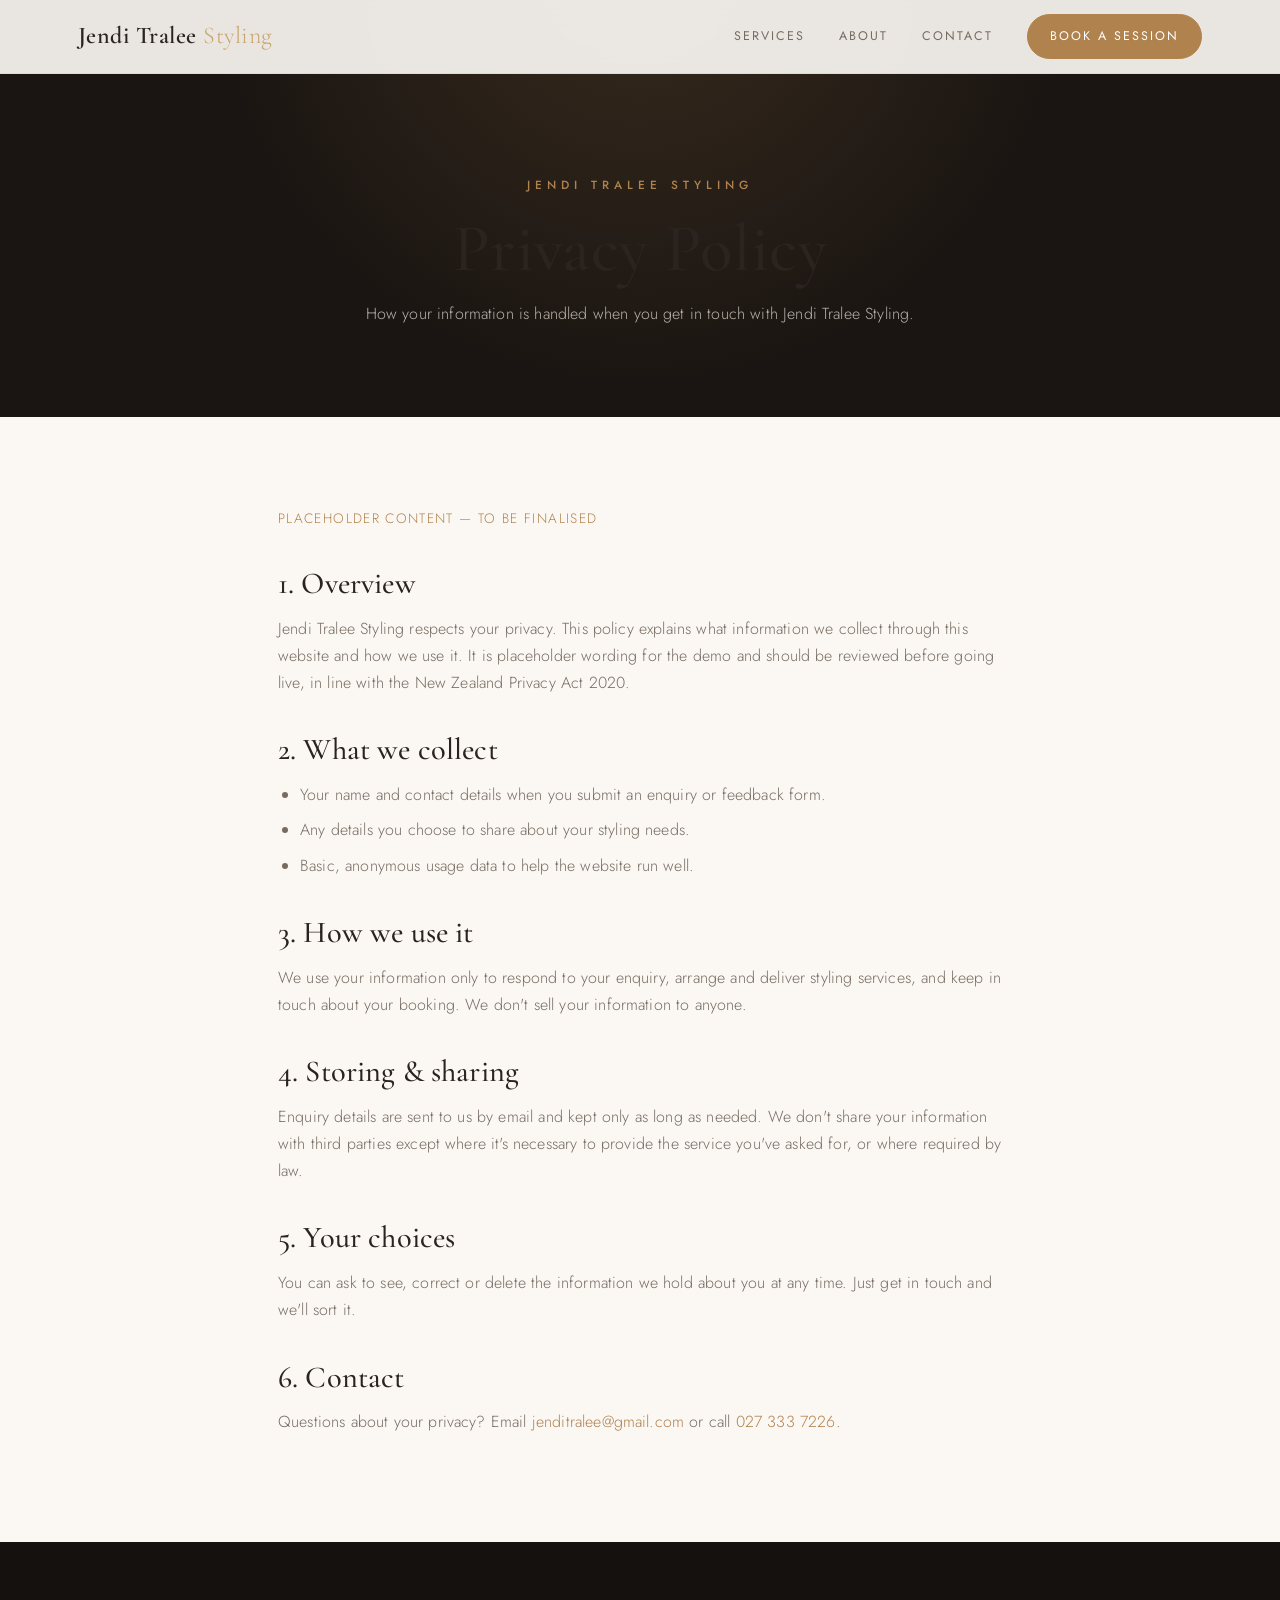
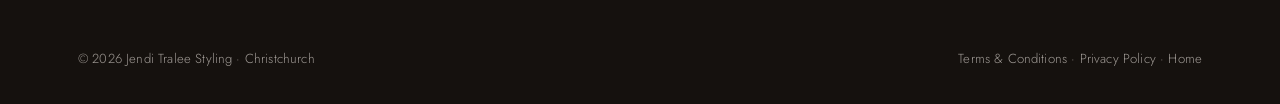
==== privacy.html @ 88bb09b9 "Initial build: Jendi Tralee Styling" ====
<!DOCTYPE html>
<html lang="en-NZ">
<head>
<meta charset="UTF-8">
<meta name="viewport" content="width=device-width, initial-scale=1.0">
<title>Privacy Policy | Jendi Tralee Styling</title>
<meta name="description" content="Privacy policy for Jendi Tralee Styling, Christchurch personal stylist.">
<link rel="icon" href="data:image/svg+xml,%3Csvg xmlns='http://www.w3.org/2000/svg' viewBox='0 0 100 100'%3E%3Crect width='100' height='100' rx='20' fill='%231a1512'/%3E%3Ctext x='50' y='68' font-family='Georgia,serif' font-size='54' fill='%23b0824d' text-anchor='middle'%3EJ%3C/text%3E%3C/svg%3E">
<link rel="preconnect" href="https://fonts.googleapis.com">
<link rel="preconnect" href="https://fonts.gstatic.com" crossorigin>
<link href="https://fonts.googleapis.com/css2?family=Cormorant+Garamond:ital,wght@0,400;0,500;0,600;1,500&family=Jost:wght@300;400;500&display=swap" rel="stylesheet">
<link rel="stylesheet" href="styles.css">
</head>
<body>
<header class="nav scrolled">
  <div class="wrap nav__inner">
    <a href="index.html" class="brand"><b>Jendi Tralee</b> <span>Styling</span></a>
    <nav class="nav__links" aria-label="Primary">
      <a href="index.html#services">Services</a>
      <a href="index.html#about">About</a>
      <a href="index.html#contact">Contact</a>
      <a href="index.html#contact" class="nav__cta">Book a Session</a>
    </nav>
    <button class="nav__burger" aria-label="Menu"><span></span><span></span><span></span></button>
  </div>
</header>

<section class="subhero">
  <div class="wrap subhero__in">
    <span class="eyebrow">Jendi Tralee Styling</span>
    <h1>Privacy Policy</h1>
    <p>How your information is handled when you get in touch with Jendi Tralee Styling.</p>
  </div>
</section>

<section class="legal">
  <div class="wrap legal__body">
    <p style="font-size:.85rem;color:var(--accent);letter-spacing:.1em;text-transform:uppercase">Placeholder content — to be finalised</p>

    <h2>1. Overview</h2>
    <p>Jendi Tralee Styling respects your privacy. This policy explains what information we collect through this website and how we use it. It is placeholder wording for the demo and should be reviewed before going live, in line with the New Zealand Privacy Act 2020.</p>

    <h2>2. What we collect</h2>
    <ul>
      <li>Your name and contact details when you submit an enquiry or feedback form.</li>
      <li>Any details you choose to share about your styling needs.</li>
      <li>Basic, anonymous usage data to help the website run well.</li>
    </ul>

    <h2>3. How we use it</h2>
    <p>We use your information only to respond to your enquiry, arrange and deliver styling services, and keep in touch about your booking. We don't sell your information to anyone.</p>

    <h2>4. Storing &amp; sharing</h2>
    <p>Enquiry details are sent to us by email and kept only as long as needed. We don't share your information with third parties except where it's necessary to provide the service you've asked for, or where required by law.</p>

    <h2>5. Your choices</h2>
    <p>You can ask to see, correct or delete the information we hold about you at any time. Just get in touch and we'll sort it.</p>

    <h2>6. Contact</h2>
    <p>Questions about your privacy? Email <a href="mailto:jenditralee@gmail.com" style="color:var(--accent)">jenditralee@gmail.com</a> or call <a href="tel:+64273337226" style="color:var(--accent)">027 333 7226</a>.</p>
  </div>
</section>

<footer class="footer">
  <div class="wrap">
    <div class="footer__bot" style="border-top:0">
      <span>© <span id="yr"></span> Jendi Tralee Styling · Christchurch</span>
      <span><a href="terms.html">Terms &amp; Conditions</a> · <a href="privacy.html">Privacy Policy</a> · <a href="index.html">Home</a></span>
    </div>
  </div>
</footer>
<script>document.getElementById('yr').textContent=new Date().getFullYear();</script>
</body>
</html>
---- styles.css ----
/* ============================================================
   Jendi Tralee Styling — Premium archetype
   Display: Cormorant Garamond  ·  Body: Jost
   Accent: warm camel  ·  Anchor: warm near-black
   ============================================================ */

:root{
  --black:#1a1512;
  --charcoal:#221c18;
  --bone:#f4eee6;
  --bone-2:#efe7dc;
  --white:#fbf8f4;
  --ink:#2a2320;
  --muted:#776c62;
  --line:#e3d9cc;
  --accent:#b0824d;
  --accent-soft:#c9a36b;
  --accent-tint:rgba(176,130,77,.12);
  --radius:14px;
  --radius-sm:10px;
  --shadow:0 24px 60px -28px rgba(40,30,20,.45);
  --shadow-soft:0 14px 40px -24px rgba(40,30,20,.35);
  --ease:cubic-bezier(.22,.61,.36,1);
  --maxw:1180px;
}

*{box-sizing:border-box;margin:0;padding:0}
html{scroll-behavior:smooth}
body{
  font-family:'Jost',-apple-system,BlinkMacSystemFont,'Segoe UI',sans-serif;
  color:var(--ink);
  background:var(--white);
  line-height:1.7;
  font-weight:300;
  letter-spacing:.01em;
  -webkit-font-smoothing:antialiased;
  overflow-x:hidden;
}
h1,h2,h3,h4{
  font-family:'Cormorant Garamond',Georgia,serif;
  font-weight:500;
  line-height:1.08;
  letter-spacing:.005em;
  color:var(--ink);
}
img{display:block;max-width:100%;height:auto}
a{color:inherit;text-decoration:none}
.wrap{max-width:var(--maxw);margin:0 auto;padding:0 28px}

.eyebrow{
  font-size:.74rem;
  text-transform:uppercase;
  letter-spacing:.42em;
  font-weight:500;
  color:var(--accent);
  display:inline-block;
}
.section{padding:120px 0}
.section--bone{background:var(--bone)}
.section--bone2{background:var(--bone-2)}
.section--dark{background:var(--black);color:var(--bone)}
.section--dark h2,.section--dark h3{color:var(--white)}
.section-head{max-width:680px;margin-bottom:64px}
.section-head.center{margin-left:auto;margin-right:auto;text-align:center}
.section-head h2{font-size:clamp(2.4rem,5vw,3.7rem);margin:14px 0 18px}
.section-head p{color:var(--muted);font-size:1.08rem;max-width:560px}
.section--dark .section-head p{color:rgba(244,238,230,.7)}

/* ---------- Buttons ---------- */
.btn{
  display:inline-flex;align-items:center;gap:.6em;
  font-family:'Jost',sans-serif;
  font-size:.82rem;font-weight:500;
  text-transform:uppercase;letter-spacing:.18em;
  padding:16px 30px;border-radius:50px;
  cursor:pointer;border:1px solid transparent;
  transition:transform .35s var(--ease),background .35s var(--ease),color .35s var(--ease),box-shadow .35s var(--ease);
}
.btn-primary{background:var(--accent);color:#fff}
.btn-primary:hover{background:var(--ink);transform:translateY(-3px);box-shadow:var(--shadow-soft)}
.btn-ghost{border-color:rgba(244,238,230,.4);color:var(--bone)}
.btn-ghost:hover{background:var(--bone);color:var(--ink);transform:translateY(-3px)}
.btn-dark{background:var(--ink);color:#fff}
.btn-dark:hover{background:var(--accent);transform:translateY(-3px)}
.btn-line{border-color:var(--line);color:var(--ink)}
.btn-line:hover{border-color:var(--accent);color:var(--accent)}

/* ---------- Opening animation ---------- */
.intro{
  position:fixed;inset:0;z-index:2000;
  background:var(--black);
  display:flex;align-items:center;justify-content:center;
  flex-direction:column;gap:14px;
  transition:opacity .9s var(--ease),visibility .9s var(--ease);
}
.intro.hide{opacity:0;visibility:hidden}
.intro__mark{
  font-family:'Cormorant Garamond',serif;
  font-size:clamp(2rem,6vw,3.2rem);
  color:var(--white);letter-spacing:.02em;
  opacity:0;transform:translateY(14px);
  animation:introUp 1s var(--ease) .15s forwards;
}
.intro__line{
  font-size:.7rem;text-transform:uppercase;letter-spacing:.5em;
  color:var(--accent-soft);
  opacity:0;transform:translateY(10px);
  animation:introUp 1s var(--ease) .45s forwards;
}
.intro__bar{
  width:0;height:1px;background:linear-gradient(90deg,transparent,var(--accent),transparent);
  margin-top:8px;animation:introBar 1.1s var(--ease) .6s forwards;
}
@keyframes introUp{to{opacity:1;transform:none}}
@keyframes introBar{to{width:220px}}

/* ---------- Nav ---------- */
.nav{
  position:fixed;top:0;left:0;right:0;z-index:1000;
  padding:22px 0;transition:background .4s var(--ease),padding .4s var(--ease),box-shadow .4s var(--ease);
}
.nav.scrolled{background:rgba(251,248,244,.92);backdrop-filter:blur(12px);padding:14px 0;box-shadow:0 1px 0 var(--line)}
.nav__inner{display:flex;align-items:center;justify-content:space-between}
.brand{font-family:'Cormorant Garamond',serif;font-size:1.5rem;color:#fff;letter-spacing:.02em;transition:color .4s}
.brand b{font-weight:600}
.brand span{color:var(--accent-soft)}
.nav.scrolled .brand{color:var(--ink)}
.nav__links{display:flex;align-items:center;gap:34px}
.nav__links a{
  font-size:.78rem;text-transform:uppercase;letter-spacing:.16em;
  color:rgba(255,255,255,.82);font-weight:400;transition:color .3s;position:relative;
}
.nav__links a::after{content:'';position:absolute;left:0;bottom:-6px;width:0;height:1px;background:var(--accent);transition:width .3s var(--ease)}
.nav__links a:hover::after{width:100%}
.nav.scrolled .nav__links a{color:var(--muted)}
.nav.scrolled .nav__links a:hover{color:var(--ink)}
.nav__phone{display:inline-flex;align-items:center;gap:.5em;font-size:.78rem;letter-spacing:.14em;text-transform:uppercase}
.nav__cta{padding:11px 22px;border-radius:50px;background:var(--accent);color:#fff !important;border:1px solid var(--accent)}
.nav__cta:hover{background:transparent;color:var(--accent) !important}
.nav.scrolled .nav__cta{color:#fff !important}
.nav__burger{display:none;flex-direction:column;gap:5px;background:none;border:0;cursor:pointer;padding:6px}
.nav__burger span{width:26px;height:2px;background:#fff;transition:.3s}
.nav.scrolled .nav__burger span{background:var(--ink)}

/* ---------- Hero ---------- */
.hero{position:relative;min-height:100vh;display:flex;align-items:center;background:var(--black);overflow:hidden}
.hero__slides{position:absolute;inset:0;z-index:0}
.hero__slide{
  position:absolute;inset:0;background-size:cover;background-position:center;
  opacity:0;transform:scale(1.06);
  transition:opacity 1.6s var(--ease),transform 7s linear;
}
.hero__slide.active{opacity:1;transform:scale(1)}
.hero__scrim{
  position:absolute;inset:0;z-index:1;
  background:
    linear-gradient(180deg,rgba(26,21,18,.55) 0%,rgba(26,21,18,.35) 40%,rgba(26,21,18,.78) 100%),
    linear-gradient(90deg,rgba(26,21,18,.6) 0%,rgba(26,21,18,.15) 70%);
}
.hero__inner{position:relative;z-index:2;padding:140px 0 90px;max-width:760px}
.hero .eyebrow{color:var(--accent-soft);margin-bottom:22px}
.hero h1{
  font-size:clamp(2.9rem,7vw,5.4rem);color:#fff;font-weight:500;
  margin-bottom:24px;letter-spacing:.01em;
}
.hero h1 em{font-style:italic;color:var(--accent-soft)}
.hero__sub{font-size:1.15rem;color:rgba(244,238,230,.82);max-width:520px;margin-bottom:40px;font-weight:300}
.hero__cta{display:flex;gap:16px;flex-wrap:wrap}
.hero__scroll{
  position:absolute;bottom:34px;left:50%;transform:translateX(-50%);z-index:2;
  color:rgba(244,238,230,.6);font-size:.66rem;letter-spacing:.4em;text-transform:uppercase;
  display:flex;flex-direction:column;align-items:center;gap:10px;
}
.hero__scroll i{width:1px;height:46px;background:linear-gradient(var(--accent-soft),transparent);animation:scrollPulse 2.4s var(--ease) infinite}
@keyframes scrollPulse{0%,100%{opacity:.3;transform:scaleY(.6)}50%{opacity:1;transform:scaleY(1)}}

/* ---------- Trust strip ---------- */
.trust{background:var(--charcoal);color:var(--bone);padding:0}
.trust__grid{display:grid;grid-template-columns:repeat(3,1fr)}
.trust__item{padding:46px 38px;display:flex;gap:20px;align-items:flex-start;border-right:1px solid rgba(244,238,230,.08)}
.trust__item:last-child{border-right:0}
.trust__ico{flex:0 0 auto;width:46px;height:46px;border-radius:50%;border:1px solid var(--accent);color:var(--accent-soft);display:flex;align-items:center;justify-content:center}
.trust__ico svg{width:22px;height:22px}
.trust__item h4{font-size:1.5rem;color:#fff;margin-bottom:4px}
.trust__item p{font-size:.92rem;color:rgba(244,238,230,.65)}

/* ---------- Services ---------- */
.svc-grid{display:grid;grid-template-columns:repeat(3,1fr);gap:26px}
.svc{
  background:var(--white);border:1px solid var(--line);border-radius:var(--radius);
  padding:42px 34px;transition:transform .45s var(--ease),box-shadow .45s var(--ease),border-color .45s;
  position:relative;overflow:hidden;
}
.svc::before{content:'';position:absolute;left:0;top:0;height:3px;width:0;background:var(--accent);transition:width .45s var(--ease)}
.svc:hover{transform:translateY(-8px);box-shadow:var(--shadow-soft);border-color:transparent}
.svc:hover::before{width:100%}
.svc__num{font-family:'Cormorant Garamond',serif;font-size:1.1rem;color:var(--accent);letter-spacing:.1em}
.svc__ico{width:52px;height:52px;border-radius:50%;background:var(--accent-tint);color:var(--accent);display:flex;align-items:center;justify-content:center;margin:18px 0 22px}
.svc__ico svg{width:26px;height:26px}
.svc h3{font-size:1.85rem;margin-bottom:12px}
.svc p{color:var(--muted);font-size:.97rem}

/* ---------- About ---------- */
.about{display:grid;grid-template-columns:1fr 1.05fr;gap:70px;align-items:center}
.about__media{position:relative}
.about__img{aspect-ratio:4/5;border-radius:var(--radius);overflow:hidden;box-shadow:var(--shadow)}
.about__img img{width:100%;height:100%;object-fit:cover;filter:saturate(.85) contrast(1.04)}
.about__tag{
  position:absolute;top:-18px;left:-18px;background:var(--accent);color:#fff;
  padding:18px 22px;border-radius:var(--radius-sm);box-shadow:var(--shadow-soft);
}
.about__tag b{font-family:'Cormorant Garamond',serif;font-size:2.1rem;display:block;line-height:1}
.about__tag span{font-size:.68rem;letter-spacing:.2em;text-transform:uppercase}
.about h2{font-size:clamp(2.3rem,4.5vw,3.4rem);margin:14px 0 22px}
.about p{color:var(--muted);margin-bottom:18px}
.checklist{list-style:none;margin-top:28px;display:grid;gap:14px}
.checklist li{display:flex;gap:14px;align-items:flex-start;font-size:1rem;color:var(--ink)}
.checklist svg{flex:0 0 auto;width:22px;height:22px;color:var(--accent);margin-top:3px}

/* ---------- Crew ---------- */
.crew-grid{display:grid;grid-template-columns:repeat(3,1fr);gap:26px}
.crew{text-align:center;padding:44px 28px;background:var(--white);border:1px solid var(--line);border-radius:var(--radius);transition:transform .4s var(--ease),box-shadow .4s}
.crew:hover{transform:translateY(-6px);box-shadow:var(--shadow-soft)}
.crew__av{
  width:96px;height:96px;border-radius:50%;margin:0 auto 22px;
  background:var(--ink);color:var(--accent-soft);
  display:flex;align-items:center;justify-content:center;
  font-family:'Cormorant Garamond',serif;font-size:2rem;
  border:2px solid var(--accent);box-shadow:0 0 0 6px var(--accent-tint);
}
.crew h4{font-size:1.05rem;font-family:'Jost',sans-serif;font-weight:500;letter-spacing:.04em;text-transform:uppercase}
.crew .role{font-family:'Cormorant Garamond',serif;font-size:1.5rem;color:var(--accent);margin:6px 0 12px;text-transform:none;letter-spacing:0}
.crew p{font-size:.92rem;color:var(--muted)}
.badge{
  display:inline-block;font-size:.66rem;letter-spacing:.2em;text-transform:uppercase;
  color:var(--accent);background:var(--accent-tint);padding:6px 14px;border-radius:50px;margin-bottom:18px;
}

/* ---------- Reviews ---------- */
.rev-grid{display:grid;grid-template-columns:repeat(3,1fr);gap:26px}
.rev{background:var(--white);border:1px solid var(--line);border-radius:var(--radius);padding:38px 32px;transition:transform .4s var(--ease),box-shadow .4s}
.rev:hover{transform:translateY(-6px);box-shadow:var(--shadow-soft)}
.rev__stars{color:var(--accent);letter-spacing:.18em;font-size:1.05rem;margin-bottom:18px}
.rev__quote{font-family:'Cormorant Garamond',serif;font-size:1.4rem;line-height:1.4;color:var(--ink);margin-bottom:24px}
.rev__who{display:flex;align-items:center;gap:14px}
.rev__who b{font-weight:500;font-size:.95rem}
.rev__who span{display:block;font-size:.8rem;color:var(--muted)}
.rev__dot{width:40px;height:40px;border-radius:50%;background:var(--accent-tint);color:var(--accent);display:flex;align-items:center;justify-content:center;font-family:'Cormorant Garamond',serif;font-size:1.2rem}

/* ---------- Review funnel banner ---------- */
.funnel{position:relative;background:var(--black);color:var(--bone);text-align:center;overflow:hidden}
.funnel::after{content:'';position:absolute;inset:0;background:radial-gradient(circle at 50% 0%,rgba(176,130,77,.18),transparent 60%)}
.funnel__in{position:relative;z-index:1;max-width:640px;margin:0 auto}
.funnel .stars{color:var(--accent-soft);font-size:1.8rem;letter-spacing:.25em;margin-bottom:18px}
.funnel h2{font-size:clamp(2.2rem,4.5vw,3.4rem);color:#fff;margin-bottom:18px}
.funnel p{color:rgba(244,238,230,.72);margin-bottom:34px}

/* ---------- Contact ---------- */
.contact{display:grid;grid-template-columns:.95fr 1.05fr;gap:60px}
.contact__info .eyebrow{color:var(--accent-soft)}
.contact__info h2{font-size:clamp(2.2rem,4.5vw,3.2rem);color:#fff;margin:12px 0 20px}
.contact__info>p{color:rgba(244,238,230,.72);margin-bottom:34px;max-width:420px}
.cdetail{display:flex;gap:18px;align-items:center;padding:18px 0;border-top:1px solid rgba(244,238,230,.1)}
.cdetail:last-child{border-bottom:1px solid rgba(244,238,230,.1)}
.cdetail svg{width:22px;height:22px;color:var(--accent-soft);flex:0 0 auto}
.cdetail span{font-size:.7rem;letter-spacing:.2em;text-transform:uppercase;color:rgba(244,238,230,.5);display:block}
.cdetail a,.cdetail p{color:#fff;font-size:1.05rem}
.form{background:var(--white);border-radius:var(--radius);padding:40px;box-shadow:var(--shadow)}
.form h3{font-size:1.9rem;margin-bottom:6px}
.form>p{color:var(--muted);font-size:.92rem;margin-bottom:24px}
.field{margin-bottom:18px}
.field label{display:block;font-size:.72rem;letter-spacing:.16em;text-transform:uppercase;color:var(--muted);margin-bottom:8px}
.field input,.field select,.field textarea{
  width:100%;padding:14px 16px;border:1px solid var(--line);border-radius:var(--radius-sm);
  font-family:'Jost',sans-serif;font-size:.98rem;color:var(--ink);background:var(--white);transition:border-color .3s,box-shadow .3s;
}
.field input:focus,.field select:focus,.field textarea:focus{outline:none;border-color:var(--accent);box-shadow:0 0 0 3px var(--accent-tint)}
.field textarea{resize:vertical;min-height:120px}
.form .btn{width:100%;justify-content:center;margin-top:6px}
.form__note{text-align:center;font-size:.78rem;color:var(--muted);margin-top:14px}

/* ---------- Footer ---------- */
.footer{background:#15110e;color:rgba(244,238,230,.62);padding:80px 0 34px}
.footer__top{display:grid;grid-template-columns:1.4fr 1fr 1fr;gap:40px;padding-bottom:48px;border-bottom:1px solid rgba(244,238,230,.1)}
.footer .brand{color:#fff;font-size:1.7rem;margin-bottom:16px;display:inline-block}
.footer__top p{font-size:.95rem;max-width:320px}
.footer h5{font-family:'Jost',sans-serif;color:#fff;font-size:.74rem;letter-spacing:.2em;text-transform:uppercase;margin-bottom:18px;font-weight:500}
.footer ul{list-style:none;display:grid;gap:10px}
.footer ul a{font-size:.95rem;transition:color .3s}
.footer ul a:hover{color:var(--accent-soft)}
.footer__bot{display:flex;justify-content:space-between;align-items:center;padding-top:26px;font-size:.82rem;gap:14px;flex-wrap:wrap}
.footer__bot a:hover{color:var(--accent-soft)}

/* ---------- Reveal animation ---------- */
.reveal{opacity:0;transform:translateY(34px);transition:opacity .9s var(--ease),transform .9s var(--ease)}
.reveal.in{opacity:1;transform:none}
.reveal.d1{transition-delay:.08s}.reveal.d2{transition-delay:.16s}.reveal.d3{transition-delay:.24s}.reveal.d4{transition-delay:.32s}

/* ---------- Sub-page hero ---------- */
.subhero{background:var(--black);color:#fff;padding:170px 0 90px;text-align:center;position:relative;overflow:hidden}
.subhero::after{content:'';position:absolute;inset:0;background:radial-gradient(circle at 50% -10%,rgba(176,130,77,.2),transparent 55%)}
.subhero__in{position:relative;z-index:1}
.subhero h1{font-size:clamp(2.6rem,6vw,4.2rem);margin:16px 0 14px}
.subhero p{color:rgba(244,238,230,.72);max-width:560px;margin:0 auto}
.legal{padding:90px 0}
.legal__body{max-width:780px;margin:0 auto}
.legal__body h2{font-size:1.9rem;margin:38px 0 14px}
.legal__body p{color:var(--muted);margin-bottom:16px}
.legal__body ul{margin:0 0 16px 22px;color:var(--muted)}
.legal__body li{margin-bottom:8px}

/* ---------- Review page ---------- */
.review-wrap{min-height:100vh;display:flex;align-items:center;justify-content:center;background:var(--black);padding:120px 20px 60px;position:relative;overflow:hidden}
.review-wrap::after{content:'';position:absolute;inset:0;background:radial-gradient(circle at 50% 0%,rgba(176,130,77,.16),transparent 60%)}
.review-card{position:relative;z-index:1;background:var(--white);border-radius:var(--radius);padding:54px 48px;max-width:560px;text-align:center;box-shadow:var(--shadow)}
.review-card .eyebrow{color:var(--accent)}
.review-card h1{font-size:clamp(2rem,5vw,2.9rem);margin:14px 0 14px}
.review-card>p{color:var(--muted);margin-bottom:34px}
.star-row{display:flex;justify-content:center;gap:10px;margin-bottom:30px}
.star-row button{
  background:none;border:0;cursor:pointer;font-size:2.6rem;line-height:1;color:var(--line);
  transition:transform .2s var(--ease),color .2s;
}
.star-row button:hover{transform:scale(1.18)}
.star-row button.lit{color:var(--accent)}
.review-note{font-size:.82rem;color:var(--muted)}
.success{display:none;text-align:center}
.success.show{display:block;animation:introUp .7s var(--ease) forwards}
.success__ico{width:76px;height:76px;border-radius:50%;background:var(--accent-tint);color:var(--accent);display:flex;align-items:center;justify-content:center;margin:0 auto 22px}
.success__ico svg{width:38px;height:38px}

/* ---------- Responsive ---------- */
@media(max-width:920px){
  .section{padding:88px 0}
  .trust__grid{grid-template-columns:1fr}
  .trust__item{border-right:0;border-bottom:1px solid rgba(244,238,230,.08)}
  .svc-grid,.crew-grid,.rev-grid{grid-template-columns:1fr 1fr}
  .about{grid-template-columns:1fr;gap:44px}
  .about__media{max-width:440px}
  .contact{grid-template-columns:1fr;gap:40px}
  .footer__top{grid-template-columns:1fr 1fr}
}
@media(max-width:680px){
  .nav__links{
    position:fixed;inset:0 0 0 auto;width:78%;max-width:320px;background:var(--black);
    flex-direction:column;justify-content:center;align-items:flex-start;gap:26px;padding:40px;
    transform:translateX(100%);transition:transform .45s var(--ease);
  }
  .nav__links.open{transform:none}
  .nav__links a{color:#fff;font-size:1rem}
  .nav.scrolled .nav__links a{color:#fff}
  .nav__burger{display:flex;z-index:1100}
  .svc-grid,.crew-grid,.rev-grid,.footer__top{grid-template-columns:1fr}
  .form{padding:30px 24px}
  .review-card{padding:40px 26px}
  .hero__cta{flex-direction:column;align-items:stretch}
  .hero__cta .btn{justify-content:center}
}
@media(prefers-reduced-motion:reduce){
  .hero__slide{transition:opacity .4s}
  *{animation-duration:.001s !important}
  .reveal{opacity:1;transform:none}
}
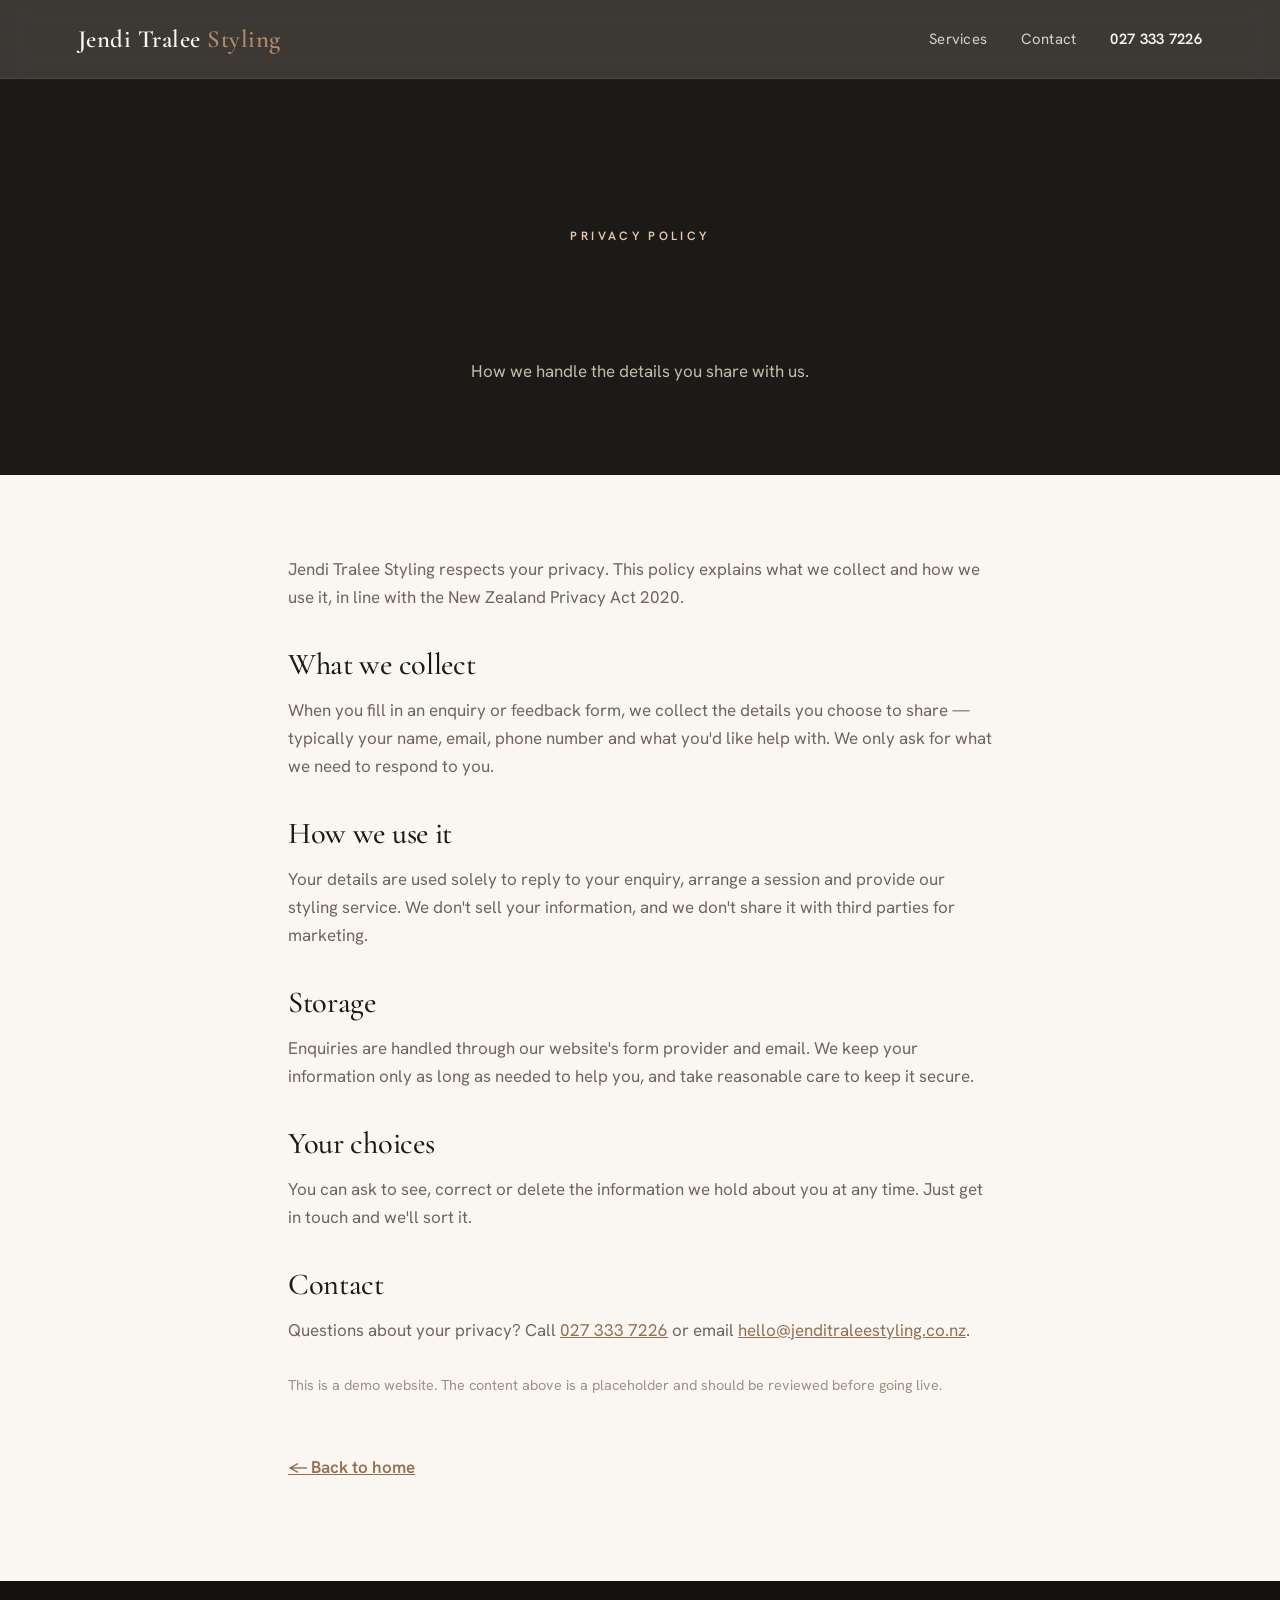
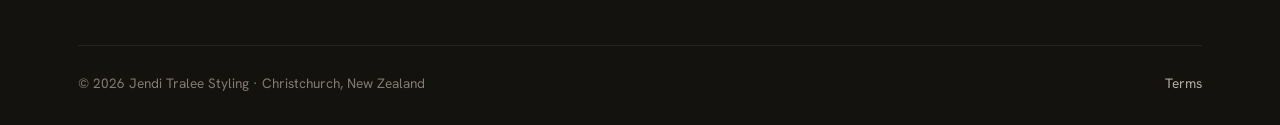
==== commit 001cd23f: "Initial build: Jendi Tralee Styling Co-Authored-By: Claude Opus 4.8 <noreply@anthropic.com>" ====
--- a/privacy.html
+++ b/privacy.html
@@ -1,74 +1,67 @@
 <!DOCTYPE html>
 <html lang="en-NZ">
 <head>
-<meta charset="UTF-8">
-<meta name="viewport" content="width=device-width, initial-scale=1.0">
-<title>Privacy Policy | Jendi Tralee Styling</title>
-<meta name="description" content="Privacy policy for Jendi Tralee Styling, Christchurch personal stylist.">
-<link rel="icon" href="data:image/svg+xml,%3Csvg xmlns='http://www.w3.org/2000/svg' viewBox='0 0 100 100'%3E%3Crect width='100' height='100' rx='20' fill='%231a1512'/%3E%3Ctext x='50' y='68' font-family='Georgia,serif' font-size='54' fill='%23b0824d' text-anchor='middle'%3EJ%3C/text%3E%3C/svg%3E">
-<link rel="preconnect" href="https://fonts.googleapis.com">
-<link rel="preconnect" href="https://fonts.gstatic.com" crossorigin>
-<link href="https://fonts.googleapis.com/css2?family=Cormorant+Garamond:ital,wght@0,400;0,500;0,600;1,500&family=Jost:wght@300;400;500&display=swap" rel="stylesheet">
-<link rel="stylesheet" href="styles.css">
+<meta charset="UTF-8" />
+<meta name="viewport" content="width=device-width, initial-scale=1.0" />
+<title>Privacy | Jendi Tralee Styling</title>
+<link rel="icon" href="favicon.svg" type="image/svg+xml" />
+<link rel="preconnect" href="https://fonts.googleapis.com" />
+<link rel="preconnect" href="https://fonts.gstatic.com" crossorigin />
+<link href="https://fonts.googleapis.com/css2?family=Cormorant+Garamond:wght@400;500;600&family=Hanken+Grotesk:wght@400;500;600;700&display=swap" rel="stylesheet" />
+<link rel="stylesheet" href="style.css" />
 </head>
 <body>
-<header class="nav scrolled">
-  <div class="wrap nav__inner">
-    <a href="index.html" class="brand"><b>Jendi Tralee</b> <span>Styling</span></a>
-    <nav class="nav__links" aria-label="Primary">
+
+<nav class="nav">
+  <div class="wrap">
+    <a href="index.html" class="brand">Jendi Tralee <span>Styling</span></a>
+    <div class="nav-links">
       <a href="index.html#services">Services</a>
-      <a href="index.html#about">About</a>
       <a href="index.html#contact">Contact</a>
-      <a href="index.html#contact" class="nav__cta">Book a Session</a>
-    </nav>
-    <button class="nav__burger" aria-label="Menu"><span></span><span></span><span></span></button>
+      <a href="tel:+64273337226" class="nav-phone">027 333 7226</a>
+    </div>
   </div>
-</header>
+</nav>
 
-<section class="subhero">
-  <div class="wrap subhero__in">
-    <span class="eyebrow">Jendi Tralee Styling</span>
-    <h1>Privacy Policy</h1>
-    <p>How your information is handled when you get in touch with Jendi Tralee Styling.</p>
+<div class="page-hero">
+  <div class="wrap">
+    <p class="eyebrow">Privacy Policy</p>
+    <h1>Privacy</h1>
+    <p>How we handle the details you share with us.</p>
   </div>
-</section>
+</div>
 
-<section class="legal">
-  <div class="wrap legal__body">
-    <p style="font-size:.85rem;color:var(--accent);letter-spacing:.1em;text-transform:uppercase">Placeholder content — to be finalised</p>
+<div class="prose">
+  <p>Jendi Tralee Styling respects your privacy. This policy explains what we collect and how we use it, in line with the New Zealand Privacy Act 2020.</p>
 
-    <h2>1. Overview</h2>
-    <p>Jendi Tralee Styling respects your privacy. This policy explains what information we collect through this website and how we use it. It is placeholder wording for the demo and should be reviewed before going live, in line with the New Zealand Privacy Act 2020.</p>
+  <h2>What we collect</h2>
+  <p>When you fill in an enquiry or feedback form, we collect the details you choose to share — typically your name, email, phone number and what you'd like help with. We only ask for what we need to respond to you.</p>
 
-    <h2>2. What we collect</h2>
-    <ul>
-      <li>Your name and contact details when you submit an enquiry or feedback form.</li>
-      <li>Any details you choose to share about your styling needs.</li>
-      <li>Basic, anonymous usage data to help the website run well.</li>
-    </ul>
+  <h2>How we use it</h2>
+  <p>Your details are used solely to reply to your enquiry, arrange a session and provide our styling service. We don't sell your information, and we don't share it with third parties for marketing.</p>
 
-    <h2>3. How we use it</h2>
-    <p>We use your information only to respond to your enquiry, arrange and deliver styling services, and keep in touch about your booking. We don't sell your information to anyone.</p>
+  <h2>Storage</h2>
+  <p>Enquiries are handled through our website's form provider and email. We keep your information only as long as needed to help you, and take reasonable care to keep it secure.</p>
 
-    <h2>4. Storing &amp; sharing</h2>
-    <p>Enquiry details are sent to us by email and kept only as long as needed. We don't share your information with third parties except where it's necessary to provide the service you've asked for, or where required by law.</p>
+  <h2>Your choices</h2>
+  <p>You can ask to see, correct or delete the information we hold about you at any time. Just get in touch and we'll sort it.</p>
 
-    <h2>5. Your choices</h2>
-    <p>You can ask to see, correct or delete the information we hold about you at any time. Just get in touch and we'll sort it.</p>
+  <h2>Contact</h2>
+  <p>Questions about your privacy? Call <a href="tel:+64273337226">027 333 7226</a> or email <a href="mailto:hello@jenditraleestyling.co.nz">hello@jenditraleestyling.co.nz</a>.</p>
 
-    <h2>6. Contact</h2>
-    <p>Questions about your privacy? Email <a href="mailto:jenditralee@gmail.com" style="color:var(--accent)">jenditralee@gmail.com</a> or call <a href="tel:+64273337226" style="color:var(--accent)">027 333 7226</a>.</p>
-  </div>
-</section>
+  <p style="margin-top:30px;font-size:.9rem;color:#9c9384;">This is a demo website. The content above is a placeholder and should be reviewed before going live.</p>
+
+  <a href="index.html" class="back-link">← Back to home</a>
+</div>
 
 <footer class="footer">
   <div class="wrap">
-    <div class="footer__bot" style="border-top:0">
-      <span>© <span id="yr"></span> Jendi Tralee Styling · Christchurch</span>
-      <span><a href="terms.html">Terms &amp; Conditions</a> · <a href="privacy.html">Privacy Policy</a> · <a href="index.html">Home</a></span>
+    <div class="footer-base" style="border-top:1px solid rgba(255,255,255,.08);padding-top:26px;">
+      <span>© 2026 Jendi Tralee Styling · Christchurch, New Zealand</span>
+      <span><a href="terms.html" style="color:#b6ad9f;">Terms</a></span>
     </div>
   </div>
 </footer>
-<script>document.getElementById('yr').textContent=new Date().getFullYear();</script>
+
 </body>
 </html>
--- a/style.css
+++ b/style.css
@@ -0,0 +1,269 @@
+/* Jendi Tralee Styling — Premium archetype
+   Display: Cormorant Garamond · Body: Hanken Grotesk
+   Accent: warm champagne-bronze #b08968 */
+
+:root {
+  --ink: #1c1a17;          /* warm near-black anchor */
+  --ink-soft: #2a2622;
+  --bone: #f4eee5;         /* bone content band */
+  --cream: #faf7f2;        /* light content band */
+  --white: #ffffff;
+  --muted: #6f665b;
+  --line: #e4dccf;
+  --accent: #b08968;       /* champagne-bronze */
+  --accent-deep: #936f52;
+  --radius: 14px;
+  --maxw: 1180px;
+  --shadow: 0 24px 60px -28px rgba(28, 26, 23, 0.45);
+}
+
+* { box-sizing: border-box; margin: 0; padding: 0; }
+
+html { scroll-behavior: smooth; }
+
+body {
+  font-family: "Hanken Grotesk", system-ui, sans-serif;
+  color: var(--ink-soft);
+  background: var(--cream);
+  line-height: 1.65;
+  font-size: 17px;
+  -webkit-font-smoothing: antialiased;
+}
+
+img { display: block; max-width: 100%; }
+
+h1, h2, h3, .display {
+  font-family: "Cormorant Garamond", Georgia, serif;
+  font-weight: 500;
+  line-height: 1.08;
+  letter-spacing: -0.01em;
+  color: var(--ink);
+}
+
+a { color: inherit; text-decoration: none; }
+
+.wrap { max-width: var(--maxw); margin: 0 auto; padding: 0 28px; }
+
+.eyebrow {
+  font-family: "Hanken Grotesk", sans-serif;
+  text-transform: uppercase;
+  letter-spacing: 0.28em;
+  font-size: 12px;
+  font-weight: 600;
+  color: var(--accent-deep);
+}
+
+.section { padding: 110px 0; }
+.band-bone { background: var(--bone); }
+.band-cream { background: var(--cream); }
+.band-white { background: var(--white); }
+.band-ink { background: var(--ink); color: #e9e3d8; }
+.band-ink h1, .band-ink h2, .band-ink h3 { color: #fbf7f0; }
+
+.section-head { max-width: 680px; margin-bottom: 56px; }
+.section-head h2 { font-size: clamp(2.4rem, 5vw, 3.6rem); margin: 14px 0 0; }
+.section-head p { color: var(--muted); margin-top: 18px; font-size: 1.05rem; }
+.band-ink .section-head p { color: #c4bbac; }
+
+/* Buttons */
+.btn {
+  display: inline-flex; align-items: center; gap: 10px;
+  font-weight: 600; font-size: 0.95rem;
+  padding: 15px 30px; border-radius: 999px;
+  border: 1px solid transparent; cursor: pointer;
+  transition: transform .25s ease, background .25s ease, color .25s ease, border-color .25s ease;
+}
+.btn-primary { background: var(--accent); color: #fff; }
+.btn-primary:hover { background: var(--accent-deep); transform: translateY(-2px); }
+.btn-ghost { background: transparent; color: #fbf7f0; border-color: rgba(255,255,255,.45); }
+.btn-ghost:hover { background: rgba(255,255,255,.1); transform: translateY(-2px); }
+.btn-dark { background: var(--ink); color: #fff; }
+.btn-dark:hover { background: #000; transform: translateY(-2px); }
+
+/* Nav */
+.nav {
+  position: sticky; top: 0; z-index: 50;
+  background: rgba(28,26,23,.86);
+  backdrop-filter: blur(12px);
+  border-bottom: 1px solid rgba(255,255,255,.08);
+}
+.nav .wrap { display: flex; align-items: center; justify-content: space-between; height: 78px; }
+.brand { font-family: "Cormorant Garamond", serif; color: #fbf7f0; font-size: 1.55rem; font-weight: 600; letter-spacing: .02em; }
+.brand span { color: var(--accent); }
+.nav-links { display: flex; gap: 34px; align-items: center; }
+.nav-links a { color: #d9d1c4; font-size: .93rem; letter-spacing: .02em; transition: color .2s; }
+.nav-links a:hover { color: #fff; }
+.nav-phone { color: #fbf7f0 !important; font-weight: 600; }
+.nav-toggle { display: none; background: none; border: 0; color: #fbf7f0; font-size: 1.5rem; cursor: pointer; }
+
+/* Hero */
+.hero { position: relative; min-height: 92vh; display: flex; align-items: flex-end; background: var(--ink); overflow: hidden; }
+.hero-slides { position: absolute; inset: 0; }
+.hero-slide {
+  position: absolute; inset: 0;
+  background-size: cover; background-position: center;
+  opacity: 0; transition: opacity 1.6s ease-in-out;
+  filter: saturate(0.82) contrast(1.04);
+}
+.hero-slide.active { opacity: 1; }
+.hero::after {
+  content: ""; position: absolute; inset: 0;
+  background: linear-gradient(180deg, rgba(28,26,23,.45) 0%, rgba(28,26,23,.55) 55%, rgba(28,26,23,.86) 100%);
+}
+.hero-inner { position: relative; z-index: 2; padding: 0 0 92px; max-width: 820px; }
+.hero .eyebrow { color: #e7c9a8; }
+.hero h1 { color: #fdfaf4; font-size: clamp(2.9rem, 7vw, 5.4rem); margin: 20px 0 22px; font-weight: 500; }
+.hero p.lead { color: #e6ded2; font-size: 1.18rem; max-width: 560px; margin-bottom: 36px; }
+.hero-cta { display: flex; gap: 16px; flex-wrap: wrap; }
+
+@media (prefers-reduced-motion: reduce) {
+  .hero-slide { transition: none; }
+  .hero-slide:not(.active) { display: none; }
+}
+
+/* Trust strip */
+.trust { display: grid; grid-template-columns: repeat(3, 1fr); gap: 0; }
+.trust .item { padding: 44px 36px; border-right: 1px solid var(--line); }
+.trust .item:last-child { border-right: 0; }
+.trust .ico { width: 34px; height: 34px; color: var(--accent-deep); margin-bottom: 16px; }
+.trust h3 { font-family: "Hanken Grotesk", sans-serif; font-size: 1.05rem; font-weight: 700; color: var(--ink); margin-bottom: 6px; letter-spacing: -0.01em; }
+.trust p { color: var(--muted); font-size: .96rem; }
+
+/* Services */
+.cards { display: grid; grid-template-columns: repeat(3, 1fr); gap: 26px; }
+.card {
+  background: var(--white); border: 1px solid var(--line);
+  border-radius: var(--radius); padding: 38px 32px;
+  transition: transform .3s ease, box-shadow .3s ease, border-color .3s;
+}
+.card:hover { transform: translateY(-6px); box-shadow: var(--shadow); border-color: var(--accent); }
+.card .num { font-family: "Cormorant Garamond", serif; font-size: 1.6rem; color: var(--accent); margin-bottom: 14px; }
+.card h3 { font-size: 1.75rem; margin-bottom: 12px; }
+.card p { color: var(--muted); font-size: .98rem; }
+
+/* About */
+.about-grid { display: grid; grid-template-columns: 1fr 1fr; gap: 64px; align-items: center; }
+.about-media { position: relative; }
+.about-media img { width: 100%; aspect-ratio: 4/3; object-fit: cover; border-radius: var(--radius); filter: saturate(0.82) contrast(1.04); }
+.corner-tag {
+  position: absolute; bottom: 22px; left: 22px;
+  background: var(--accent); color: #fff;
+  padding: 12px 20px; border-radius: 10px;
+  font-size: .85rem; font-weight: 600; letter-spacing: .04em;
+  box-shadow: var(--shadow);
+}
+.about-copy h2 { font-size: clamp(2.2rem, 4.5vw, 3.4rem); margin: 14px 0 22px; }
+.about-copy p { color: var(--muted); margin-bottom: 16px; }
+.checklist { list-style: none; margin-top: 26px; display: grid; gap: 14px; }
+.checklist li { display: flex; gap: 14px; align-items: flex-start; font-weight: 500; color: var(--ink-soft); }
+.checklist .tick {
+  flex: 0 0 24px; width: 24px; height: 24px; border-radius: 50%;
+  background: rgba(176,137,104,.16); color: var(--accent-deep);
+  display: grid; place-items: center; font-size: 13px; margin-top: 2px;
+}
+
+/* Crew */
+.crew { display: grid; grid-template-columns: repeat(3, 1fr); gap: 26px; }
+.crew-card { background: var(--white); border: 1px solid var(--line); border-radius: var(--radius); padding: 36px 30px; text-align: center; }
+.avatar {
+  width: 86px; height: 86px; border-radius: 50%; margin: 0 auto 20px;
+  background: var(--ink); color: #fbf7f0;
+  display: grid; place-items: center;
+  font-family: "Cormorant Garamond", serif; font-size: 2rem;
+  border: 2px solid var(--accent); box-shadow: 0 0 0 6px rgba(176,137,104,.12);
+}
+.crew-card h3 { font-size: 1.5rem; margin-bottom: 4px; }
+.crew-card .role { color: var(--accent-deep); font-weight: 600; font-size: .82rem; text-transform: uppercase; letter-spacing: .14em; margin-bottom: 12px; }
+.crew-card p { color: var(--muted); font-size: .94rem; }
+.badge {
+  display: inline-block; background: rgba(176,137,104,.14); color: var(--accent-deep);
+  padding: 6px 16px; border-radius: 999px; font-size: .76rem; font-weight: 600;
+  text-transform: uppercase; letter-spacing: .14em; margin-bottom: 16px;
+}
+
+/* Reviews */
+.reviews { display: grid; grid-template-columns: repeat(3, 1fr); gap: 26px; }
+.review {
+  background: var(--white); border: 1px solid var(--line);
+  border-radius: var(--radius); padding: 34px 30px;
+}
+.stars { color: var(--accent); letter-spacing: 3px; margin-bottom: 16px; font-size: 1.05rem; }
+.review p { font-family: "Cormorant Garamond", serif; font-size: 1.35rem; line-height: 1.4; color: var(--ink); margin-bottom: 20px; }
+.review .who { font-weight: 600; font-size: .92rem; }
+.review .where { color: var(--muted); font-size: .86rem; }
+
+/* Review funnel banner */
+.funnel { text-align: center; }
+.funnel .stars { font-size: 1.8rem; letter-spacing: 6px; margin-bottom: 22px; }
+.funnel h2 { font-size: clamp(2.2rem, 5vw, 3.4rem); margin-bottom: 16px; }
+.funnel p { color: #c4bbac; max-width: 540px; margin: 0 auto 32px; }
+
+/* Contact */
+.contact-grid { display: grid; grid-template-columns: 1fr 1.1fr; gap: 56px; }
+.contact-info .eyebrow { color: #e7c9a8; }
+.contact-info h2 { font-size: clamp(2.2rem, 4.5vw, 3.2rem); margin: 14px 0 26px; }
+.contact-info p.intro { color: #c4bbac; margin-bottom: 34px; max-width: 420px; }
+.contact-line { display: flex; gap: 16px; align-items: center; padding: 16px 0; border-top: 1px solid rgba(255,255,255,.1); }
+.contact-line:last-child { border-bottom: 1px solid rgba(255,255,255,.1); }
+.contact-line .ico { width: 22px; height: 22px; color: var(--accent); flex: 0 0 22px; }
+.contact-line .label { font-size: .78rem; text-transform: uppercase; letter-spacing: .12em; color: #9c9384; }
+.contact-line .val { color: #fbf7f0; font-weight: 600; }
+
+.form { background: var(--white); border-radius: var(--radius); padding: 40px 36px; box-shadow: var(--shadow); }
+.form h3 { font-size: 1.9rem; margin-bottom: 6px; }
+.form .sub { color: var(--muted); font-size: .94rem; margin-bottom: 24px; }
+.field { margin-bottom: 18px; }
+.field label { display: block; font-size: .82rem; font-weight: 600; color: var(--ink); margin-bottom: 7px; letter-spacing: .01em; }
+.field input, .field select, .field textarea {
+  width: 100%; padding: 13px 15px; border: 1px solid var(--line);
+  border-radius: 10px; font-family: inherit; font-size: .96rem; color: var(--ink-soft);
+  background: var(--cream); transition: border-color .2s, box-shadow .2s;
+}
+.field input:focus, .field select:focus, .field textarea:focus {
+  outline: none; border-color: var(--accent); box-shadow: 0 0 0 3px rgba(176,137,104,.15); background: #fff;
+}
+.field textarea { resize: vertical; min-height: 120px; }
+.form .btn { width: 100%; justify-content: center; }
+.form-row { display: grid; grid-template-columns: 1fr 1fr; gap: 16px; }
+
+/* Footer */
+.footer { background: #14120f; color: #b6ad9f; padding: 64px 0 30px; }
+.footer-grid { display: grid; grid-template-columns: 2fr 1fr 1fr; gap: 40px; padding-bottom: 40px; border-bottom: 1px solid rgba(255,255,255,.08); }
+.footer .brand { display: block; margin-bottom: 16px; }
+.footer p { font-size: .94rem; max-width: 320px; }
+.footer h4 { color: #fbf7f0; font-family: "Hanken Grotesk", sans-serif; font-size: .82rem; text-transform: uppercase; letter-spacing: .14em; margin-bottom: 16px; }
+.footer ul { list-style: none; display: grid; gap: 10px; }
+.footer ul a { color: #b6ad9f; font-size: .94rem; transition: color .2s; }
+.footer ul a:hover { color: var(--accent); }
+.footer-base { padding-top: 26px; display: flex; justify-content: space-between; flex-wrap: wrap; gap: 12px; font-size: .85rem; color: #837a6d; }
+
+/* Subpages */
+.page-hero { background: var(--ink); color: #fbf7f0; padding: 130px 0 90px; text-align: center; }
+.page-hero .eyebrow { color: #e7c9a8; }
+.page-hero h1 { font-size: clamp(2.6rem, 6vw, 4.4rem); margin-top: 16px; }
+.page-hero p { color: #c4bbac; max-width: 560px; margin: 18px auto 0; }
+.prose { max-width: 760px; margin: 0 auto; padding: 80px 28px 100px; }
+.prose h2 { font-size: 1.9rem; margin: 38px 0 14px; }
+.prose p { color: var(--muted); margin-bottom: 16px; }
+.prose a { color: var(--accent-deep); text-decoration: underline; }
+.back-link { display: inline-block; margin-top: 40px; color: var(--accent-deep); font-weight: 600; }
+
+/* Review funnel page */
+.funnel-page { max-width: 560px; margin: 0 auto; padding: 90px 28px 110px; text-align: center; }
+.funnel-page .stars-pick { display: flex; justify-content: center; gap: 10px; margin: 30px 0 36px; }
+.funnel-page .star-btn { font-size: 2.6rem; color: var(--line); cursor: pointer; background: none; border: 0; transition: color .15s, transform .15s; }
+.funnel-page .star-btn:hover, .funnel-page .star-btn.lit { color: var(--accent); transform: scale(1.1); }
+.funnel-route { display: none; margin-top: 10px; }
+.funnel-route.show { display: block; }
+
+@media (max-width: 900px) {
+  .nav-links { display: none; }
+  .nav-toggle { display: block; }
+  .nav-links.open { display: flex; position: absolute; top: 78px; left: 0; right: 0; flex-direction: column; background: var(--ink); padding: 22px 28px; gap: 20px; border-bottom: 1px solid rgba(255,255,255,.1); }
+  .trust { grid-template-columns: 1fr; }
+  .trust .item { border-right: 0; border-bottom: 1px solid var(--line); }
+  .cards, .crew, .reviews { grid-template-columns: 1fr; }
+  .about-grid, .contact-grid, .footer-grid { grid-template-columns: 1fr; gap: 36px; }
+  .section { padding: 76px 0; }
+  .hero { min-height: 86vh; }
+}
